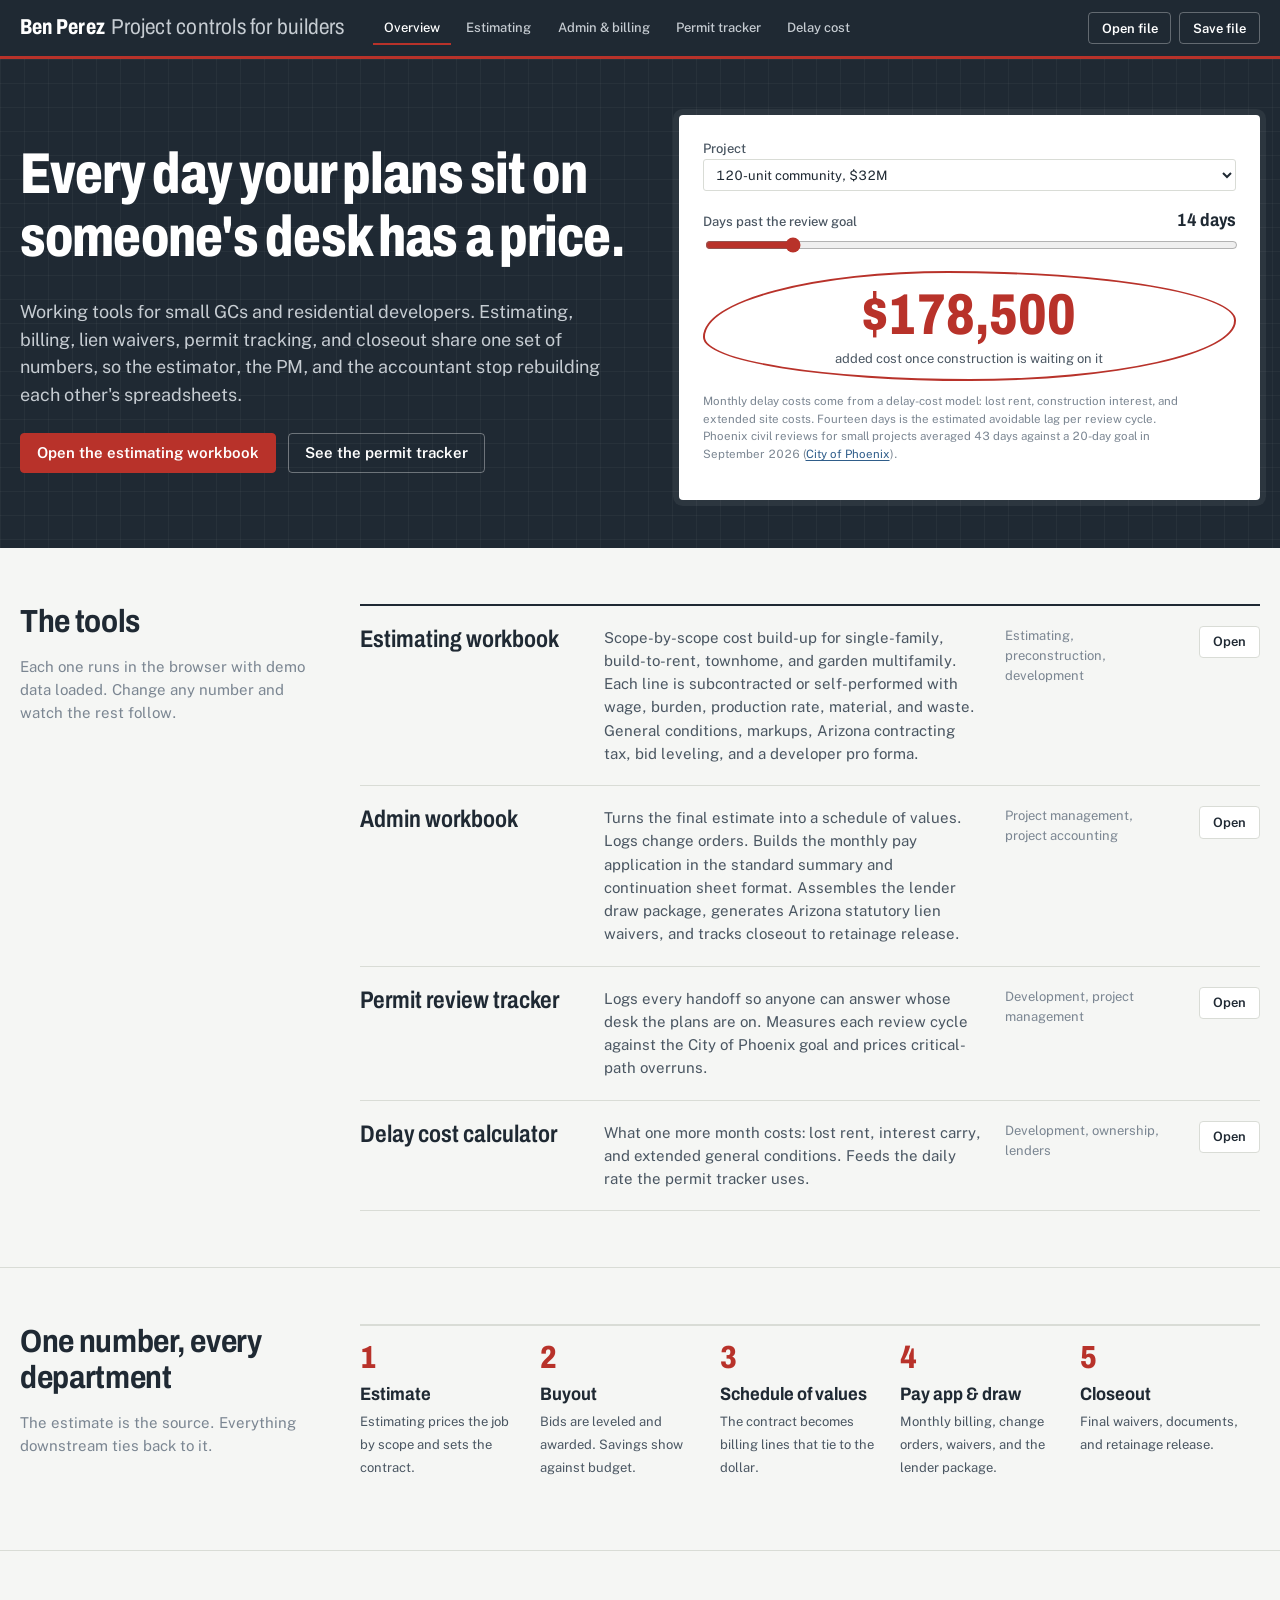
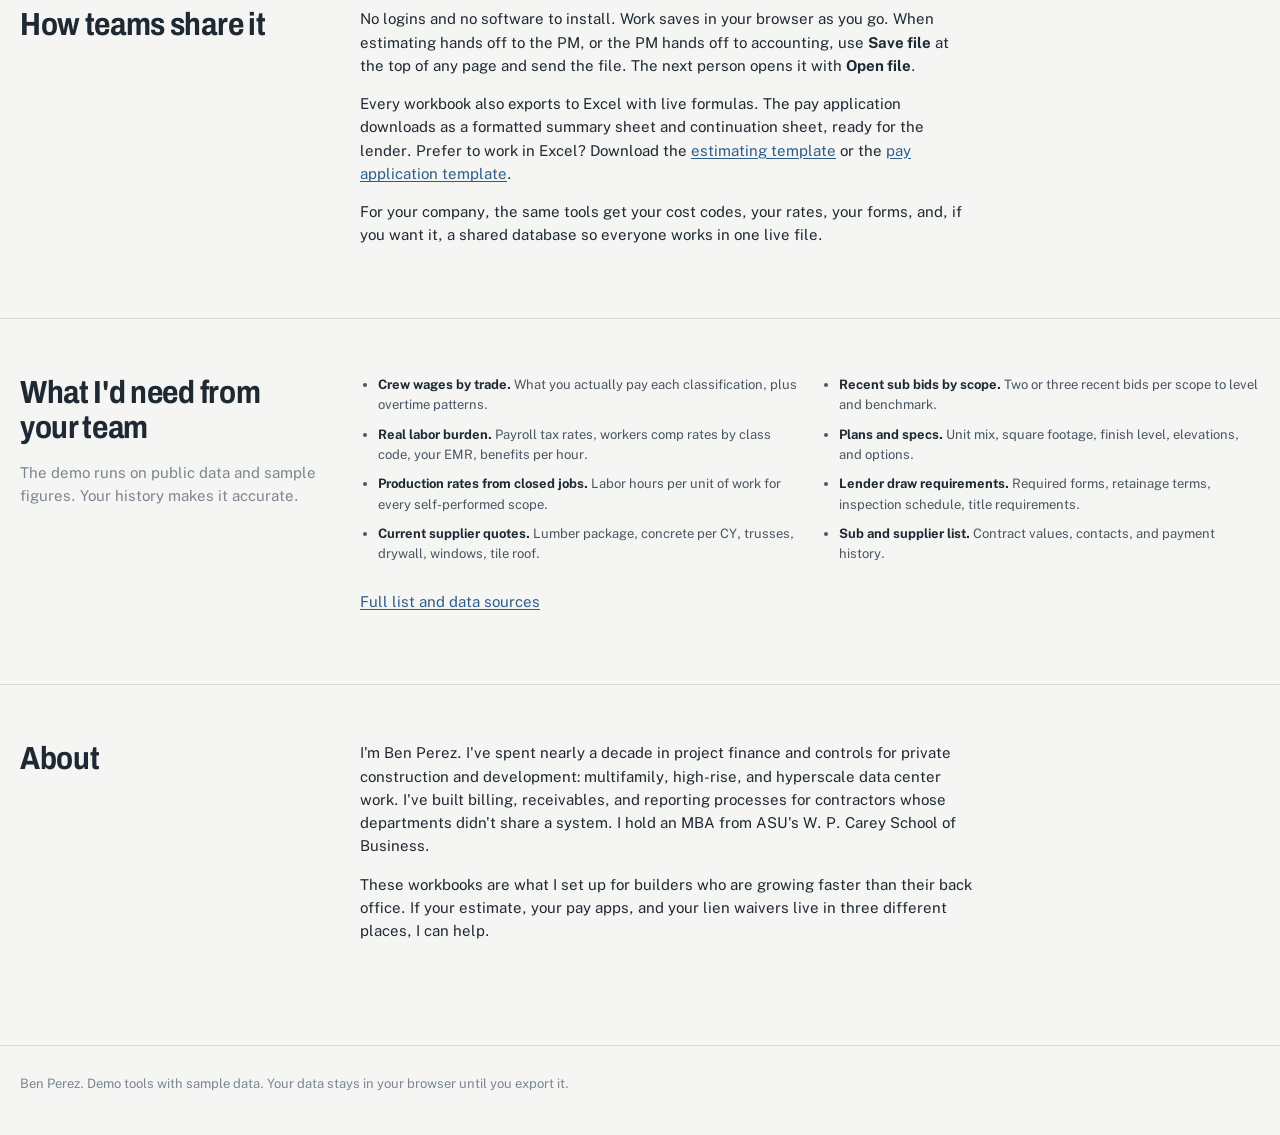
==== index.html @ c441188c "Add files via upload" ====
<!DOCTYPE html>
<html lang="en">
<head>
  <meta charset="utf-8">
  <meta name="viewport" content="width=device-width, initial-scale=1">
  <title>Project controls workbooks for builders</title>
  <meta name="description" content="Estimating, billing, lien waiver, permit tracking, and delay cost tools for small general contractors and residential developers.">
  <link rel="icon" href="data:image/svg+xml,%3Csvg xmlns=%27http://www.w3.org/2000/svg%27 viewBox=%270 0 32 32%27%3E%3Crect x=%273%27 y=%273%27 width=%2726%27 height=%2726%27 rx=%274%27 fill=%27%231f2933%27/%3E%3Crect x=%277%27 y=%2711%27 width=%2718%27 height=%2710%27 rx=%272%27 fill=%27none%27 stroke=%27%23b8322a%27 stroke-width=%272.5%27/%3E%3C/svg%3E">
  <link rel="preconnect" href="https://fonts.googleapis.com">
  <link rel="preconnect" href="https://fonts.gstatic.com" crossorigin>
  <link href="https://fonts.googleapis.com/css2?family=Archivo:wdth,wght@62..125,400..800&family=Public+Sans:wght@400;500;600;700&display=swap" rel="stylesheet">
  <link rel="stylesheet" href="assets/css/style.css">
</head>
<body data-page="index.html">
  <header data-header></header>

  <section class="hero">
    <div class="wrap">
      <div>
        <h1>Every day your plans sit on someone's desk has a price.</h1>
        <p>Working tools for small GCs and residential developers. Estimating, billing, lien waivers, permit tracking, and closeout share one set of numbers, so the estimator, the PM, and the accountant stop rebuilding each other's spreadsheets.</p>
        <div class="cta">
          <a class="btn btn-red" href="estimate.html">Open the estimating workbook</a>
          <a class="btn btn-outline" href="permits.html">See the permit tracker</a>
        </div>
      </div>

      <div class="meter" aria-live="polite">
        <label for="m-size">Project</label>
        <select id="m-size">
          <option value="141900">40-unit build-to-rent, $12M</option>
          <option value="382500" selected>120-unit community, $32M</option>
          <option value="693600">220-unit community, $58M</option>
          <option value="1217427">360-unit community, $96.5M</option>
        </select>
        <div style="margin-top:1rem">
          <div class="row"><label for="m-days">Days past the review goal</label><strong id="m-days-out">14 days</strong></div>
          <input id="m-days" type="range" min="0" max="90" value="14">
        </div>
        <div class="redline-box">
          <div class="big" id="m-cost">$178,500</div>
          <div class="big-label">added cost once construction is waiting on it</div>
        </div>
        <p class="src">Monthly delay costs come from a delay-cost model: lost rent, construction interest, and extended site costs. Fourteen days is the estimated avoidable lag per review cycle. Phoenix civil reviews for small projects averaged 43 days against a 20-day goal in September 2026 (<a href="https://www.phoenix.gov/content/dam/phoenix/pddsite/documents/about-us/turnaround-times-report.pdf.pdf" target="_blank" rel="noopener">City of Phoenix</a>).</p>
      </div>
    </div>
  </section>

  <main>
    <section class="section">
      <div class="wrap section-head">
        <div>
          <h2>The tools</h2>
          <p class="muted" style="font-size:var(--step-0)">Each one runs in the browser with demo data loaded. Change any number and watch the rest follow.</p>
        </div>
        <div class="tool-list">
          <div class="tool-row">
            <h3>Estimating workbook</h3>
            <p>Scope-by-scope cost build-up for single-family, build-to-rent, townhome, and garden multifamily. Each line is subcontracted or self-performed with wage, burden, production rate, material, and waste. General conditions, markups, Arizona contracting tax, bid leveling, and a developer pro forma.</p>
            <span class="who">Estimating, preconstruction, development</span>
            <a class="btn" href="estimate.html">Open</a>
          </div>
          <div class="tool-row">
            <h3>Admin workbook</h3>
            <p>Turns the final estimate into a schedule of values. Logs change orders. Builds the monthly pay application in the standard summary and continuation sheet format. Assembles the lender draw package, generates Arizona statutory lien waivers, and tracks closeout to retainage release.</p>
            <span class="who">Project management, project accounting</span>
            <a class="btn" href="admin.html">Open</a>
          </div>
          <div class="tool-row">
            <h3>Permit review tracker</h3>
            <p>Logs every handoff so anyone can answer whose desk the plans are on. Measures each review cycle against the City of Phoenix goal and prices critical-path overruns.</p>
            <span class="who">Development, project management</span>
            <a class="btn" href="permits.html">Open</a>
          </div>
          <div class="tool-row">
            <h3>Delay cost calculator</h3>
            <p>What one more month costs: lost rent, interest carry, and extended general conditions. Feeds the daily rate the permit tracker uses.</p>
            <span class="who">Development, ownership, lenders</span>
            <a class="btn" href="delay.html">Open</a>
          </div>
        </div>
      </div>
    </section>

    <section class="section">
      <div class="wrap section-head">
        <div>
          <h2>One number, every department</h2>
          <p class="muted" style="font-size:var(--step-0)">The estimate is the source. Everything downstream ties back to it.</p>
        </div>
        <ol class="flow">
          <li><strong>Estimate</strong><span>Estimating prices the job by scope and sets the contract.</span></li>
          <li><strong>Buyout</strong><span>Bids are leveled and awarded. Savings show against budget.</span></li>
          <li><strong>Schedule of values</strong><span>The contract becomes billing lines that tie to the dollar.</span></li>
          <li><strong>Pay app & draw</strong><span>Monthly billing, change orders, waivers, and the lender package.</span></li>
          <li><strong>Closeout</strong><span>Final waivers, documents, and retainage release.</span></li>
        </ol>
      </div>
    </section>

    <section class="section">
      <div class="wrap section-head">
        <div>
          <h2>How teams share it</h2>
        </div>
        <div>
          <p>No logins and no software to install. Work saves in your browser as you go. When estimating hands off to the PM, or the PM hands off to accounting, use <strong>Save file</strong> at the top of any page and send the file. The next person opens it with <strong>Open file</strong>.</p>
          <p>Every workbook also exports to Excel with live formulas. The pay application downloads as a formatted summary sheet and continuation sheet, ready for the lender. Prefer to work in Excel? Download the <a href="templates/estimating-workbook-template.xlsx" download>estimating template</a> or the <a href="templates/pay-application-template.xlsx" download>pay application template</a>.</p>
          <p>For your company, the same tools get your cost codes, your rates, your forms, and, if you want it, a shared database so everyone works in one live file.</p>
        </div>
      </div>
    </section>

    <section class="section">
      <div class="wrap section-head">
        <div>
          <h2>What I'd need from your team</h2>
          <p class="muted" style="font-size:var(--step-0)">The demo runs on public data and sample figures. Your history makes it accurate.</p>
        </div>
        <div>
          <ul class="need-list" id="need-list"></ul>
          <p style="margin-top:1rem"><a href="estimate.html#t-data">Full list and data sources</a></p>
        </div>
      </div>
    </section>

    <section class="section">
      <div class="wrap section-head">
        <div>
          <h2>About</h2>
        </div>
        <div>
          <p id="about-text">I'm Ben Perez. I've spent nearly a decade in project finance and controls for private construction and development: multifamily, high-rise, and hyperscale data center work. I've built billing, receivables, and reporting processes for contractors whose departments didn't share a system. I hold an MBA from ASU's W. P. Carey School of Business.</p>
          <p>These workbooks are what I set up for builders who are growing faster than their back office. If your estimate, your pay apps, and your lien waivers live in three different places, I can help.</p>
          <p id="contact-line"></p>
        </div>
      </div>
    </section>
  </main>

  <footer data-footer></footer>
  <script src="assets/js/common.js"></script>
  <script src="assets/js/templates-data.js"></script>
  <script src="assets/js/data-defaults.js"></script>
  <script>
    (function () {
      const size = document.getElementById("m-size");
      const days = document.getElementById("m-days");
      const out = document.getElementById("m-days-out");
      const cost = document.getElementById("m-cost");
      function update() {
        const d = +days.value;
        out.textContent = d + (d === 1 ? " day" : " days");
        cost.textContent = GCW.fmt.money((+size.value / 30) * d);
      }
      size.addEventListener("input", update);
      days.addEventListener("input", update);
      update();
      const need = GCW_DATA.CLIENT_DATA_NEEDED.estimating.slice(0, 6).concat(GCW_DATA.CLIENT_DATA_NEEDED.admin.slice(0, 2));
      document.getElementById("need-list").innerHTML = need.map(([t, d]) => `<li><strong>${GCW.esc(t)}.</strong> ${GCW.esc(d)}</li>`).join("");
      const c = GCW.CONFIG;
      const bits = [];
      if (c.contactEmail) bits.push(`<a href="mailto:${GCW.esc(c.contactEmail)}">${GCW.esc(c.contactEmail)}</a>`);
      if (c.contactLinkedIn) bits.push(`<a href="${GCW.esc(c.contactLinkedIn)}">LinkedIn</a>`);
      document.getElementById("contact-line").innerHTML = bits.length ? `Get in touch: ${bits.join(" or ")}` : "";
    })();
  </script>
</body>
</html>
---- assets/css/style.css ----
/* GC Workbooks — plan-review vernacular: redline red, concrete paper, slate ink */
:root {
  --ink: #1f2933;
  --ink-2: #4a5662;
  --ink-3: #7b8692;
  --paper: #f5f6f4;
  --sheet: #ffffff;
  --concrete: #d9dcd6;
  --concrete-2: #e8eae6;
  --redline: #b8322a;
  --redline-tint: #f6e3e1;
  --survey: #2f5d8a;
  --survey-tint: #e3ecf5;
  --caliche: #b59a6d;
  --ok: #2e6b46;
  --ok-tint: #e2efe6;
  --warn: #9a6a12;
  --warn-tint: #f7eed9;
  --display: "Archivo", "Arial Narrow", "Helvetica Neue", Arial, sans-serif;
  --body: "Public Sans", "Helvetica Neue", Arial, sans-serif;
  --radius: 4px;
  --step--1: 0.8125rem;
  --step-0: 0.9375rem;
  --step-1: 1.125rem;
  --step-2: 1.5rem;
  --step-3: 2rem;
  --step-4: 3rem;
}

* { box-sizing: border-box; }
html { -webkit-text-size-adjust: 100%; }
body {
  margin: 0;
  background: var(--paper);
  color: var(--ink);
  font: 400 var(--step-0)/1.55 var(--body);
  font-variant-numeric: tabular-nums;
}
a { color: var(--survey); text-underline-offset: 2px; }
a:hover { color: var(--ink); }
:focus-visible { outline: 2px solid var(--survey); outline-offset: 2px; }
h1, h2, h3 {
  font-family: var(--display);
  font-stretch: 85%;
  line-height: 1.1;
  margin: 0 0 0.5em;
  letter-spacing: -0.01em;
}
h1 { font-size: var(--step-4); font-weight: 750; }
h2 { font-size: var(--step-3); font-weight: 700; }
h3 { font-size: var(--step-1); font-weight: 650; font-stretch: 95%; letter-spacing: 0; }
p { margin: 0 0 1em; max-width: 68ch; }
small, .muted { color: var(--ink-3); }
.muted { font-size: var(--step--1); }

/* ---------- header ---------- */
.site-header {
  background: var(--ink);
  color: #fff;
  border-bottom: 3px solid var(--redline);
}
.site-header .wrap { display: flex; align-items: center; gap: 1.25rem 1.75rem; min-height: 56px; flex-wrap: wrap; }
.brand {
  font-family: var(--display);
  font-stretch: 75%;
  font-weight: 750;
  font-size: 1.35rem;
  color: #fff;
  text-decoration: none;
  letter-spacing: 0.01em;
}
.brand span { font-weight: 400; color: #c6ccd2; margin-left: 0.4rem; font-stretch: 85%; }
.site-nav { display: flex; gap: 0.25rem; flex-wrap: wrap; }
.site-nav a {
  color: #c6ccd2;
  text-decoration: none;
  padding: 0.45rem 0.7rem;
  border-radius: var(--radius);
  font-weight: 500;
  font-size: var(--step--1);
}
.site-nav a:hover { color: #fff; background: rgba(255,255,255,0.08); }
.site-nav a[aria-current="page"] { color: #fff; box-shadow: inset 0 -2px 0 var(--redline); border-radius: 0; }
.header-tools { margin-left: auto; display: flex; gap: 0.5rem; }

.wrap { max-width: 1280px; margin: 0 auto; padding: 0 1.25rem; }
.wrap.narrow { max-width: 980px; }

/* ---------- buttons & inputs ---------- */
button, .btn {
  font: 600 var(--step--1)/1 var(--body);
  border: 1px solid var(--concrete);
  background: var(--sheet);
  color: var(--ink);
  padding: 0.55rem 0.8rem;
  border-radius: var(--radius);
  cursor: pointer;
  text-decoration: none;
  display: inline-flex;
  align-items: center;
  gap: 0.35rem;
  white-space: nowrap;
}
button:hover, .btn:hover { border-color: var(--ink-3); }
.btn-primary, button.btn-primary { background: var(--ink); color: #fff; border-color: var(--ink); }
.btn-primary:hover { background: #33404c; color: #fff; }
.btn-red { background: var(--redline); border-color: var(--redline); color: #fff; }
.btn-red:hover { background: #9b2922; color: #fff; }
.btn-ghost { background: transparent; border-color: transparent; color: var(--survey); padding-left: 0.4rem; padding-right: 0.4rem; }
.btn-ghost:hover { border-color: transparent; text-decoration: underline; }
.site-header .btn { background: transparent; color: #fff; border-color: rgba(255,255,255,0.3); }
.site-header .btn:hover { border-color: #fff; }
.btn-x { border: none; background: none; color: var(--ink-3); padding: 0.2rem 0.35rem; font-size: 1rem; }
.btn-x:hover { color: var(--redline); }

input, select, textarea {
  font: 400 var(--step--1)/1.3 var(--body);
  font-variant-numeric: tabular-nums;
  color: var(--ink);
  border: 1px solid var(--concrete);
  background: var(--sheet);
  border-radius: 3px;
  padding: 0.4rem 0.5rem;
  width: 100%;
  min-width: 0;
}
input:focus, select:focus, textarea:focus { outline: 2px solid var(--survey); outline-offset: -1px; border-color: var(--survey); }
input[type="number"] { text-align: right; }
input[type="checkbox"] { width: 16px; height: 16px; flex: none; accent-color: var(--ink); }
label { font-size: var(--step--1); color: var(--ink-2); font-weight: 500; display: block; }
.field { display: flex; flex-direction: column; gap: 0.25rem; }
.field .hint { font-size: 0.75rem; color: var(--ink-3); font-weight: 400; }
.grid-form { display: grid; grid-template-columns: repeat(auto-fill, minmax(190px, 1fr)); gap: 0.85rem 1rem; }

/* ---------- workbook layout ---------- */
.workbook-head { padding: 1.75rem 0 0.75rem; display: flex; gap: 1rem; align-items: end; flex-wrap: wrap; }
.workbook-head h1 { font-size: var(--step-3); margin: 0; }
.workbook-head p { margin: 0.35rem 0 0; color: var(--ink-2); }
.workbook-head .actions { margin-left: auto; display: flex; gap: 0.5rem; flex-wrap: wrap; align-items: center; }
.workbook-head .actions select { width: auto; }
table.buildup td { vertical-align: middle; }
table.buildup td.pct { width: 92px; white-space: nowrap; }
table.buildup td.pct input { width: 60px; }

.tabs { display: flex; gap: 0; border-bottom: 1px solid var(--concrete); margin-top: 0.5rem; overflow-x: auto; }
.tabs button {
  border: none;
  border-bottom: 3px solid transparent;
  background: none;
  border-radius: 0;
  padding: 0.75rem 1rem 0.65rem;
  color: var(--ink-2);
  font-size: var(--step--1);
}
.tabs button[aria-selected="true"] { color: var(--ink); border-bottom-color: var(--redline); }
.tabs button:hover { color: var(--ink); }
.panel { padding: 1.5rem 0 3rem; }
.panel[hidden] { display: none; }

.sheet {
  background: var(--sheet);
  border: 1px solid var(--concrete);
  border-radius: var(--radius);
  padding: 1.25rem;
  margin-bottom: 1.25rem;
}
.sheet > h3:first-child, .sheet-head h3 { margin-bottom: 0.25rem; }
.sheet-head { display: flex; gap: 0.75rem; align-items: baseline; flex-wrap: wrap; margin-bottom: 0.75rem; }
.sheet-head .actions { margin-left: auto; display: flex; gap: 0.5rem; flex-wrap: wrap; }
.sheet-head p { margin: 0; color: var(--ink-3); font-size: var(--step--1); flex-basis: 100%; }

.two-col { display: grid; grid-template-columns: minmax(0, 1fr) 400px; gap: 1.25rem; align-items: start; }
@media (max-width: 1000px) { .two-col { grid-template-columns: 1fr; } }

/* ---------- tables ---------- */
.table-wrap { overflow-x: auto; border: 1px solid var(--concrete); border-radius: var(--radius); background: var(--sheet); }
table.grid { border-collapse: collapse; width: 100%; font-size: var(--step--1); }
table.grid th, table.grid td { padding: 0.35rem 0.5rem; border-bottom: 1px solid var(--concrete-2); text-align: left; vertical-align: middle; }
table.grid thead th {
  background: var(--concrete-2);
  font-weight: 600;
  color: var(--ink-2);
  border-bottom: 1px solid var(--concrete);
  position: sticky;
  top: 0;
  z-index: 1;
  white-space: nowrap;
}
table.grid th.num, table.grid td.num { text-align: right; white-space: nowrap; }
table.grid td input, table.grid td select { padding: 0.3rem 0.4rem; }
table.grid tr.group td {
  background: #f0f2ef;
  font-family: var(--display);
  font-stretch: 90%;
  font-weight: 650;
  font-size: var(--step-0);
  color: var(--ink);
  padding-top: 0.6rem;
}
table.grid tr.total td { font-weight: 700; border-top: 2px solid var(--ink); background: #fafbf9; }
table.grid tr.subtotal td { font-weight: 600; background: #fafbf9; }
table.grid tbody tr:hover td { background: #fbfcfa; }
table.grid tr.group:hover td { background: #f0f2ef; }
td.calc { color: var(--ink); }
td.small { font-size: 0.75rem; color: var(--ink-3); }
.col-letter { display: block; font-family: var(--display); font-stretch: 90%; color: var(--redline); font-weight: 700; }

/* ---------- stat strip ---------- */
.stats { display: grid; grid-template-columns: repeat(auto-fit, minmax(160px, 1fr)); gap: 0; border: 1px solid var(--concrete); border-radius: var(--radius); background: var(--sheet); margin-bottom: 1.25rem; }
.stat { padding: 0.9rem 1rem; border-right: 1px solid var(--concrete-2); }
.stat:last-child { border-right: none; }
.stat .v { font-family: var(--display); font-stretch: 85%; font-size: var(--step-2); font-weight: 700; line-height: 1.1; }
.stat .l { font-size: 0.75rem; color: var(--ink-3); margin-top: 0.15rem; }

/* ---------- plan-review stamps (signature element) ---------- */
.stamp {
  display: inline-block;
  font-family: var(--display);
  font-stretch: 80%;
  font-weight: 700;
  font-size: 0.72rem;
  letter-spacing: 0.04em;
  padding: 0.12rem 0.45rem 0.1rem;
  border: 1.5px solid currentColor;
  border-radius: 3px;
  transform: rotate(-2deg);
  white-space: nowrap;
  line-height: 1.3;
}
.stamp.red { color: var(--redline); background: var(--redline-tint); }
.stamp.green { color: var(--ok); background: var(--ok-tint); }
.stamp.amber { color: var(--warn); background: var(--warn-tint); }
.stamp.blue { color: var(--survey); background: var(--survey-tint); }
.stamp.gray { color: var(--ink-3); background: var(--concrete-2); }

.note {
  border-left: 3px solid var(--caliche);
  background: #faf7f1;
  padding: 0.75rem 1rem;
  font-size: var(--step--1);
  color: var(--ink-2);
  margin: 0 0 1.25rem;
  border-radius: 0 var(--radius) var(--radius) 0;
}
.note.red { border-left-color: var(--redline); background: var(--redline-tint); }
.note p:last-child { margin-bottom: 0; }

.pill-toggle { display: inline-flex; border: 1px solid var(--concrete); border-radius: var(--radius); overflow: hidden; }
.pill-toggle button { border: none; border-radius: 0; padding: 0.35rem 0.6rem; background: var(--sheet); font-weight: 500; }
.pill-toggle button[aria-pressed="true"] { background: var(--ink); color: #fff; }

.bar { height: 8px; background: var(--concrete-2); border-radius: 4px; overflow: hidden; min-width: 80px; }
.bar > span { display: block; height: 100%; background: var(--survey); }
.bar.red > span { background: var(--redline); }
.bar-cell { display: flex; align-items: center; gap: 0.5rem; }

.toast {
  position: fixed; bottom: 1.25rem; left: 50%; transform: translateX(-50%);
  background: var(--ink); color: #fff; padding: 0.65rem 1rem; border-radius: var(--radius);
  font-size: var(--step--1); z-index: 50; box-shadow: 0 4px 18px rgba(31,41,51,0.25);
}

.site-footer { border-top: 1px solid var(--concrete); padding: 1.75rem 0 2.5rem; color: var(--ink-3); font-size: var(--step--1); margin-top: 2rem; }
.site-footer .wrap { display: flex; gap: 1.5rem; flex-wrap: wrap; }
.site-footer .wrap > :last-child { margin-left: auto; }

/* ---------- home ---------- */
.hero { background: var(--ink); color: #fff; padding: 3.5rem 0 3rem; position: relative; overflow: hidden; }
.hero::after {
  content: "";
  position: absolute; inset: 0;
  background-image: linear-gradient(rgba(255,255,255,0.035) 1px, transparent 1px), linear-gradient(90deg, rgba(255,255,255,0.035) 1px, transparent 1px);
  background-size: 24px 24px;
  pointer-events: none;
}
.hero .wrap { position: relative; z-index: 1; display: grid; grid-template-columns: minmax(0, 1.05fr) minmax(0, 1fr); gap: 3rem; align-items: center; }
@media (max-width: 900px) { .hero .wrap { grid-template-columns: 1fr; gap: 2rem; } }
.hero h1 { font-size: clamp(2.2rem, 4.6vw, 3.6rem); font-stretch: 75%; font-weight: 800; letter-spacing: -0.015em; }
.hero p { color: #c6ccd2; font-size: var(--step-1); }
.hero .cta { display: flex; gap: 0.75rem; flex-wrap: wrap; margin-top: 1.5rem; }
.hero .btn { font-size: var(--step-0); padding: 0.7rem 1rem; }
.hero .btn-outline { background: transparent; color: #fff; border-color: rgba(255,255,255,0.35); }
.hero .btn-outline:hover { border-color: #fff; color: #fff; }

.meter {
  background: #fff; color: var(--ink);
  border-radius: var(--radius);
  padding: 1.5rem;
  box-shadow: 0 0 0 6px rgba(255,255,255,0.06);
  position: relative;
}
.meter .redline-box {
  border: 2px solid var(--redline);
  border-radius: 46% 54% 50% 50% / 60% 45% 55% 40%;
  padding: 0.8rem 1rem 0.6rem;
  margin: 0.75rem 0 0.25rem;
  text-align: center;
}
.meter .big { font-family: var(--display); font-stretch: 75%; font-weight: 800; font-size: clamp(2.6rem, 5vw, 3.6rem); line-height: 1; color: var(--redline); }
.meter .big-label { font-size: var(--step--1); color: var(--ink-2); margin-top: 0.35rem; }
.meter input[type="range"] { width: 100%; accent-color: var(--redline); padding: 0; border: none; }
.meter .row { display: flex; justify-content: space-between; gap: 1rem; align-items: baseline; font-size: var(--step--1); }
.meter .row strong { font-family: var(--display); font-stretch: 85%; font-size: var(--step-1); }
.meter .src { font-size: 0.72rem; color: var(--ink-3); margin-top: 0.75rem; }

.section { padding: 3.5rem 0; }
.section + .section { border-top: 1px solid var(--concrete); }
.section-head { display: grid; grid-template-columns: 300px minmax(0, 1fr); gap: 2.5rem; }
@media (max-width: 900px) { .section-head { grid-template-columns: 1fr; gap: 1rem; } }
.section-head h2 { font-size: var(--step-3); }

.tool-list { border-top: 2px solid var(--ink); }
.tool-row {
  display: grid; grid-template-columns: 220px minmax(0, 1fr) 170px auto;
  gap: 1.5rem; padding: 1.25rem 0; border-bottom: 1px solid var(--concrete); align-items: start;
}
@media (max-width: 800px) { .tool-row { grid-template-columns: 1fr; gap: 0.5rem; } }
.tool-row h3 { font-size: var(--step-2); font-stretch: 80%; margin: 0; }
.tool-row p { margin: 0; color: var(--ink-2); }
.tool-row .who { font-size: var(--step--1); color: var(--ink-3); }

.flow { display: grid; grid-template-columns: repeat(5, minmax(0, 1fr)); gap: 0; counter-reset: step; }
@media (max-width: 900px) { .flow { grid-template-columns: 1fr; } }
.flow li { list-style: none; padding: 1rem 1rem 1rem 0; border-top: 2px solid var(--concrete); position: relative; counter-increment: step; }
.flow li::before {
  content: counter(step);
  font-family: var(--display); font-stretch: 80%; font-weight: 800; font-size: var(--step-3); color: var(--redline); display: block; line-height: 1; margin-bottom: 0.4rem;
}
.flow li strong { display: block; font-family: var(--display); font-stretch: 90%; font-size: var(--step-1); }
.flow li span { font-size: var(--step--1); color: var(--ink-2); }
.flow { padding: 0; margin: 0; }

.need-list { columns: 2; column-gap: 2.5rem; padding-left: 1.1rem; margin: 0; }
@media (max-width: 700px) { .need-list { columns: 1; } }
.need-list li { break-inside: avoid; margin-bottom: 0.6rem; font-size: var(--step--1); color: var(--ink-2); }
.need-list li strong { color: var(--ink); }

/* ---------- printable docs (pay app, waivers) ---------- */
.doc { background: #fff; color: #000; font-family: var(--body); font-size: 11px; line-height: 1.35; padding: 0.5in; max-width: 11in; margin: 0 auto 1rem; border: 1px solid var(--concrete); }
.doc h2 { font-family: var(--display); font-stretch: 85%; font-size: 18px; margin: 0 0 6px; }
.doc table { border-collapse: collapse; width: 100%; }
.doc td, .doc th { border: 1px solid #555; padding: 3px 5px; vertical-align: top; }
.doc th { background: #eee; font-weight: 600; text-align: center; }
.doc .num { text-align: right; white-space: nowrap; }
.doc .noborder td { border: none; padding: 2px 4px; }
.doc .sig { border-bottom: 1px solid #000; height: 22px; }
.doc.waiver { max-width: 8.5in; font-size: 12.5px; line-height: 1.6; font-family: Georgia, "Times New Roman", serif; }
.doc.waiver h2 { font-family: Georgia, "Times New Roman", serif; font-stretch: 100%; text-align: center; font-size: 16px; margin-bottom: 14px; }
.doc.waiver .blank { border-bottom: 1px solid #000; padding: 0 4px; }
.doc.waiver .lab { font-size: 10px; color: #333; }
.doc.waiver .notice { border: 2px solid #000; padding: 8px 10px; font-weight: 700; text-transform: uppercase; margin-top: 16px; font-size: 13px; }
.print-only { display: none; }

@media print {
  body { background: #fff; }
  .site-header, .site-footer, .no-print, .tabs, .workbook-head, .toast { display: none !important; }
  .panel { padding: 0; }
  .panel:not(.printing) { display: none !important; }
  .doc { border: none; padding: 0; margin: 0; max-width: none; page-break-after: always; }
  .print-only { display: block; }
  .sheet { border: none; padding: 0; }
}
@media (prefers-reduced-motion: reduce) { * { transition: none !important; animation: none !important; } }

/* column widths for spreadsheet-style tables */
.w-code { min-width: 76px; }
.w-name { min-width: 260px; }
.w-sel { min-width: 118px; }
.w-num { min-width: 76px; }
.w-qty { min-width: 96px; }
.w-uom { min-width: 76px; }
.w-trade { min-width: 190px; }
.doc p { max-width: none; }

/* in-page dialog */
.dlg-back { position: fixed; inset: 0; background: rgba(31,41,51,0.45); display: flex; align-items: center; justify-content: center; z-index: 60; padding: 1rem; }
.dlg { background: var(--sheet); border-radius: var(--radius); padding: 1.25rem; max-width: 440px; width: 100%; box-shadow: 0 10px 40px rgba(31,41,51,0.3); border-top: 3px solid var(--redline); }
.dlg p { margin: 0 0 1rem; }
.dlg-input { margin-bottom: 1rem; font-size: var(--step-0); }
.dlg-actions { display: flex; justify-content: flex-end; gap: 0.5rem; }
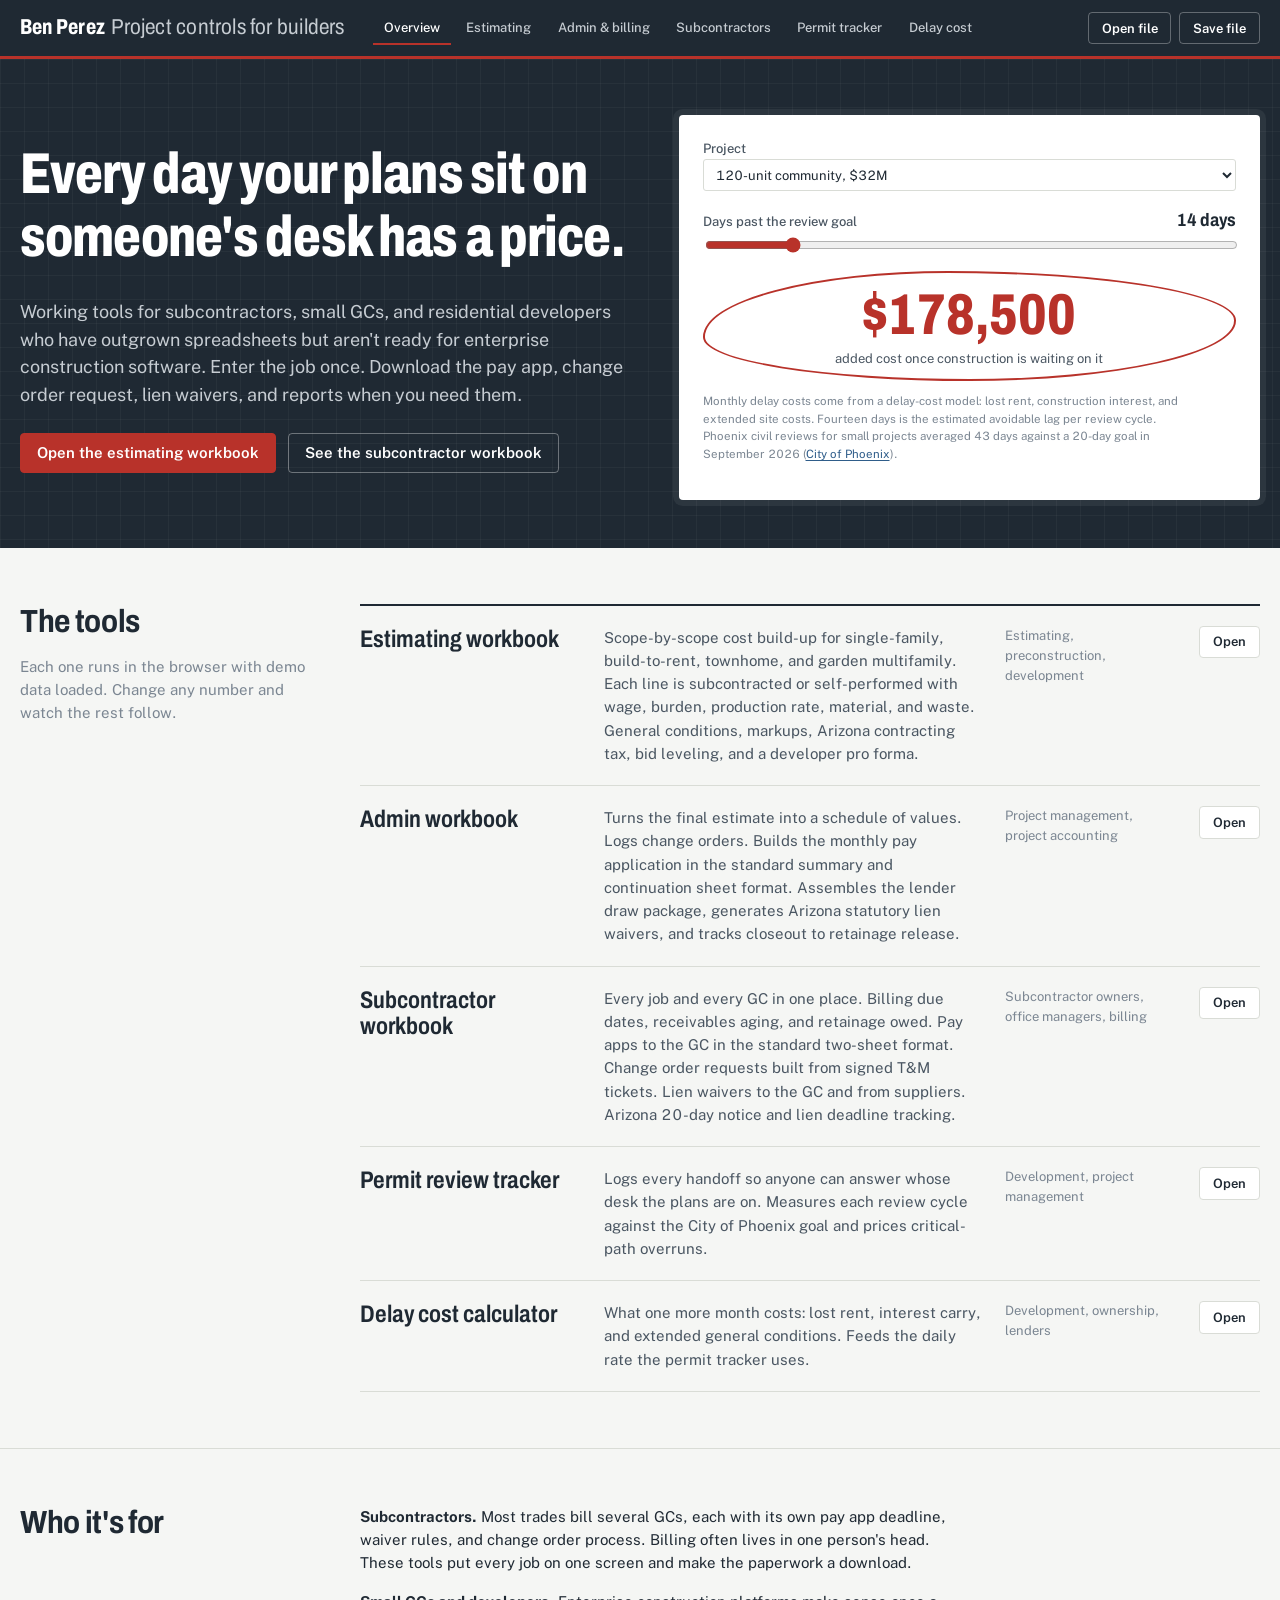
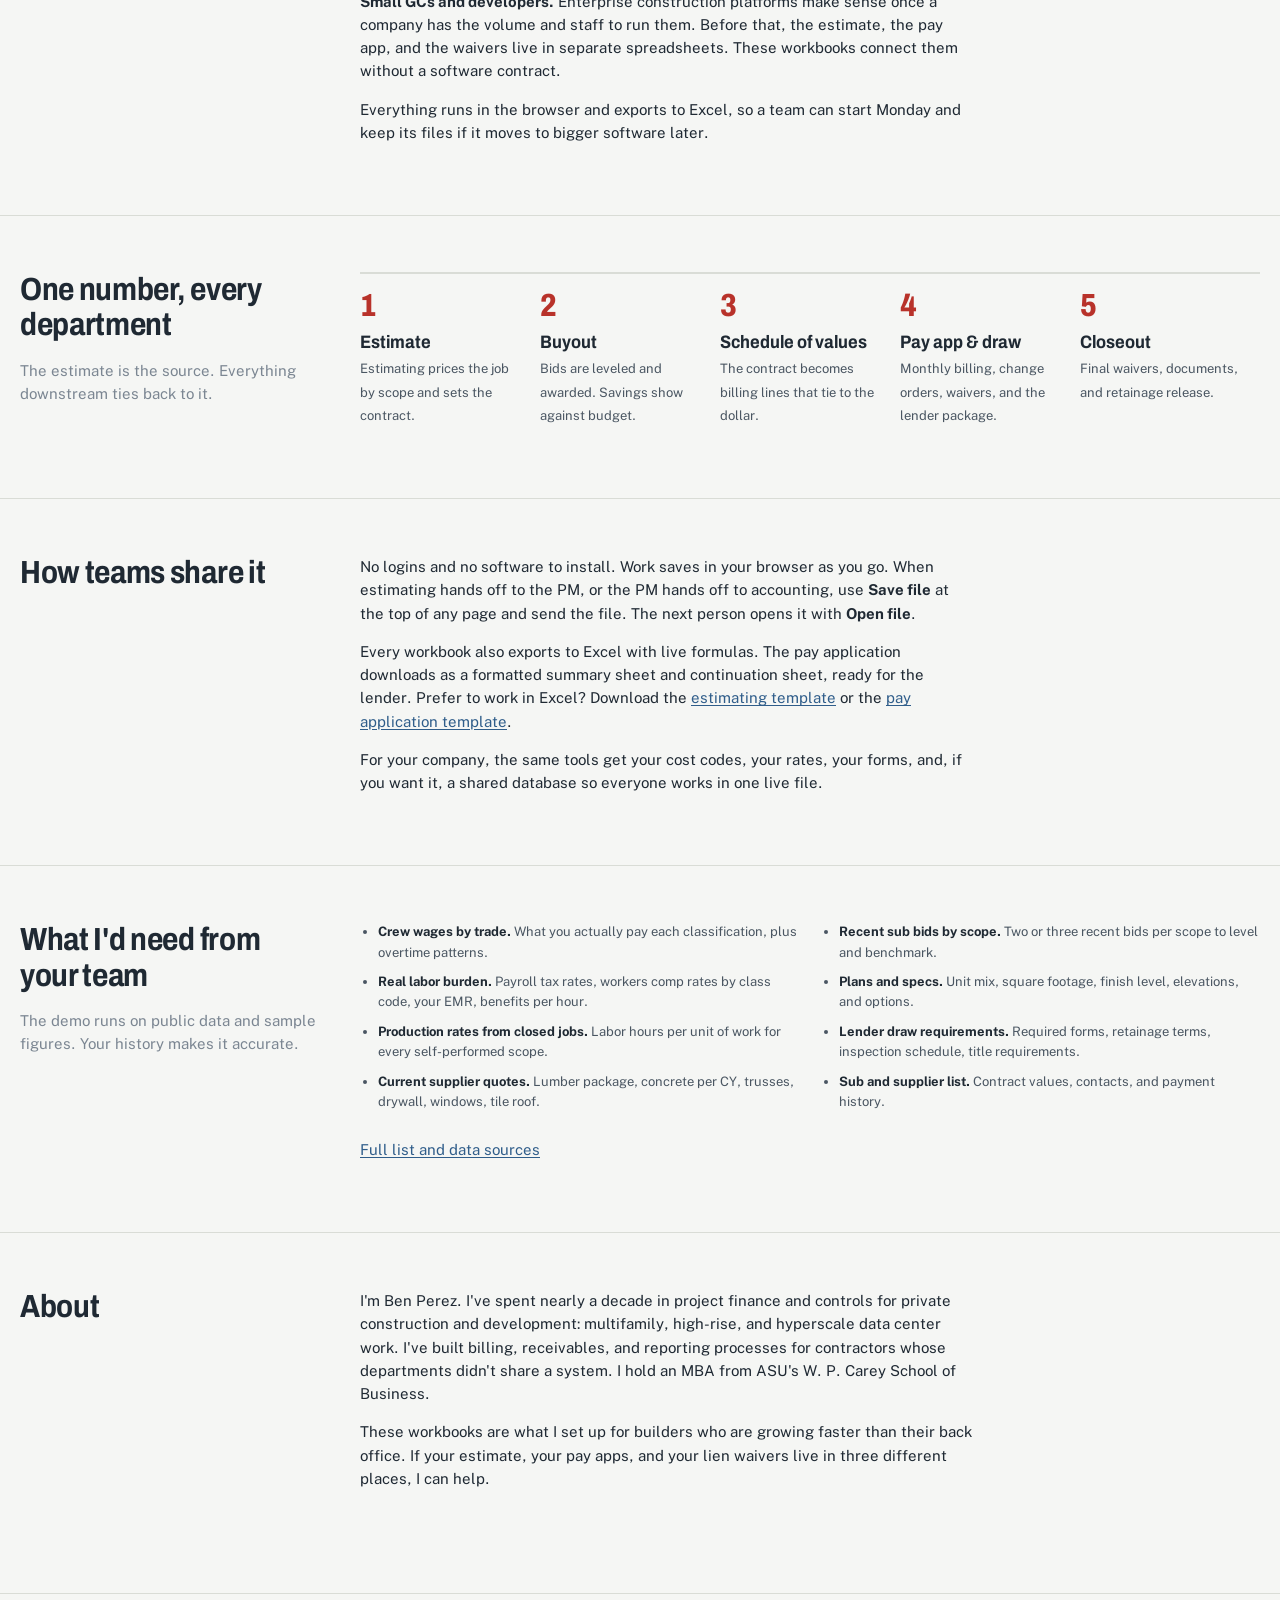
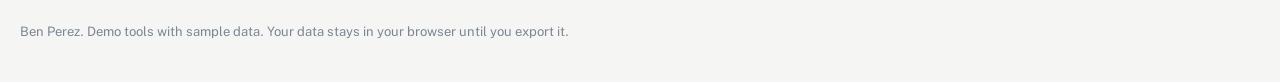
==== commit 08b5bc0f: "Add files via upload" ====
--- a/index.html
+++ b/index.html
@@ -18,10 +18,10 @@
     <div class="wrap">
       <div>
         <h1>Every day your plans sit on someone's desk has a price.</h1>
-        <p>Working tools for small GCs and residential developers. Estimating, billing, lien waivers, permit tracking, and closeout share one set of numbers, so the estimator, the PM, and the accountant stop rebuilding each other's spreadsheets.</p>
+        <p>Working tools for subcontractors, small GCs, and residential developers who have outgrown spreadsheets but aren't ready for enterprise construction software. Enter the job once. Download the pay app, change order request, lien waivers, and reports when you need them.</p>
         <div class="cta">
           <a class="btn btn-red" href="estimate.html">Open the estimating workbook</a>
-          <a class="btn btn-outline" href="permits.html">See the permit tracker</a>
+          <a class="btn btn-outline" href="sub.html">See the subcontractor workbook</a>
         </div>
       </div>
 
@@ -67,6 +67,12 @@
             <a class="btn" href="admin.html">Open</a>
           </div>
           <div class="tool-row">
+            <h3>Subcontractor workbook</h3>
+            <p>Every job and every GC in one place. Billing due dates, receivables aging, and retainage owed. Pay apps to the GC in the standard two-sheet format. Change order requests built from signed T&M tickets. Lien waivers to the GC and from suppliers. Arizona 20-day notice and lien deadline tracking.</p>
+            <span class="who">Subcontractor owners, office managers, billing</span>
+            <a class="btn" href="sub.html">Open</a>
+          </div>
+          <div class="tool-row">
             <h3>Permit review tracker</h3>
             <p>Logs every handoff so anyone can answer whose desk the plans are on. Measures each review cycle against the City of Phoenix goal and prices critical-path overruns.</p>
             <span class="who">Development, project management</span>
@@ -78,6 +84,19 @@
             <span class="who">Development, ownership, lenders</span>
             <a class="btn" href="delay.html">Open</a>
           </div>
+        </div>
+      </div>
+    </section>
+
+    <section class="section">
+      <div class="wrap section-head">
+        <div>
+          <h2>Who it's for</h2>
+        </div>
+        <div>
+          <p><strong>Subcontractors.</strong> Most trades bill several GCs, each with its own pay app deadline, waiver rules, and change order process. Billing often lives in one person's head. These tools put every job on one screen and make the paperwork a download.</p>
+          <p><strong>Small GCs and developers.</strong> Enterprise construction platforms make sense once a company has the volume and staff to run them. Before that, the estimate, the pay app, and the waivers live in separate spreadsheets. These workbooks connect them without a software contract.</p>
+          <p>Everything runs in the browser and exports to Excel, so a team can start Monday and keep its files if it moves to bigger software later.</p>
         </div>
       </div>
     </section>
